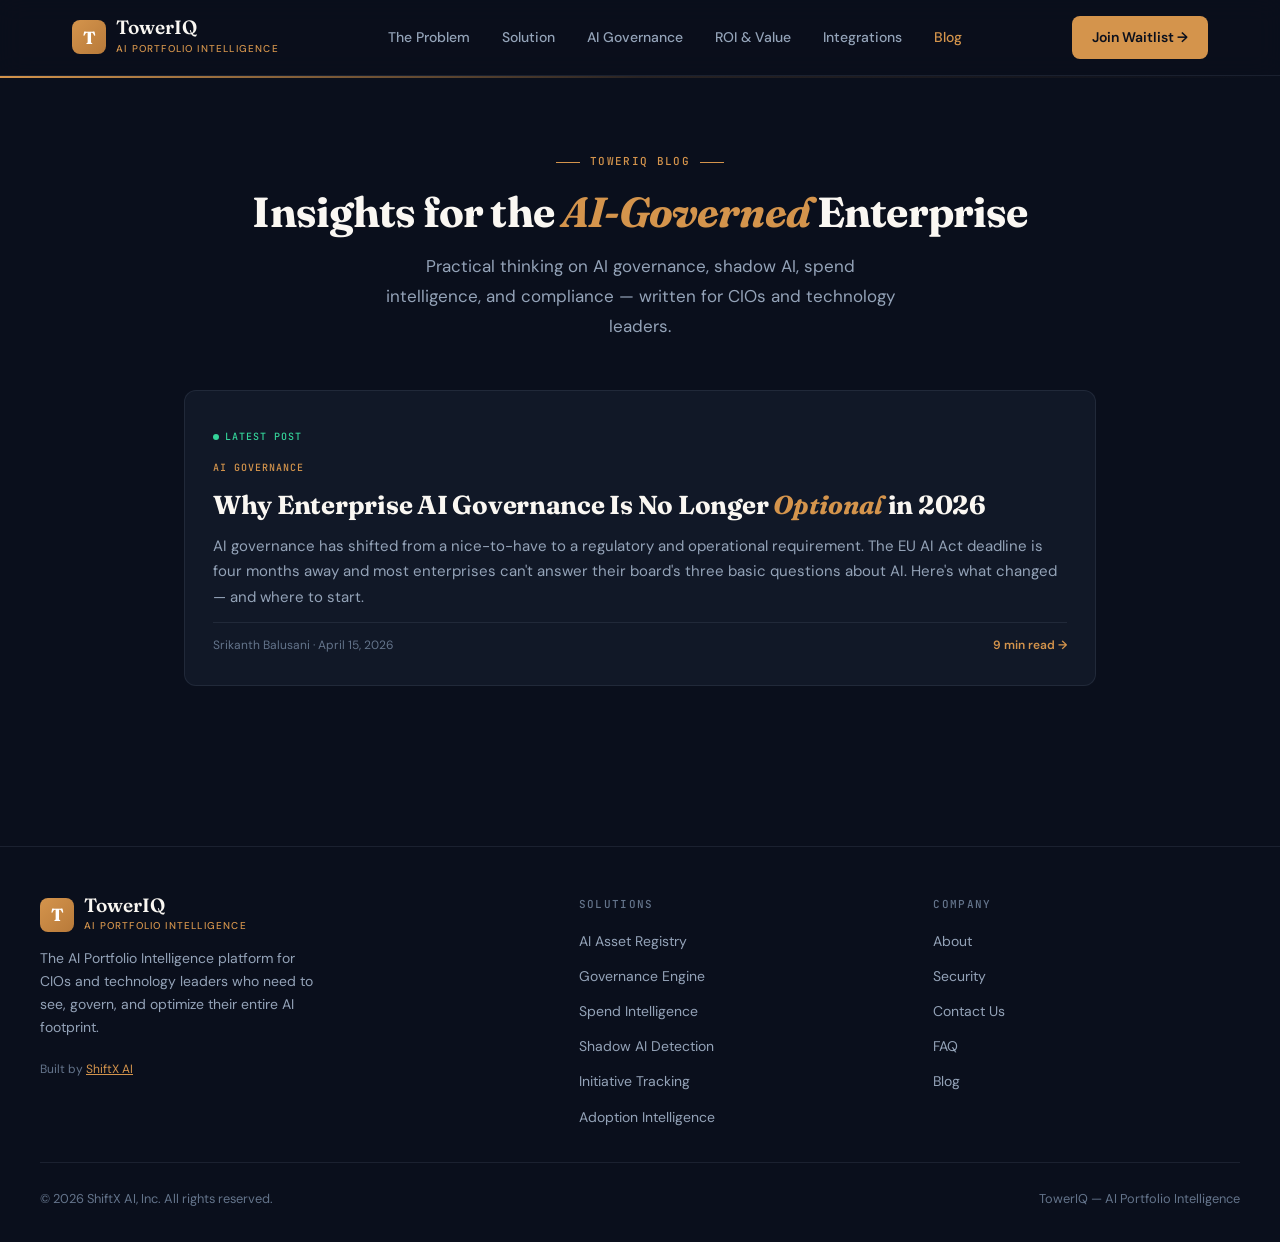
==== blog/index.html @ 85eb7a57 "blog framework" ====
<!DOCTYPE html>
<html lang="en">
<head>
<meta charset="UTF-8">
<meta name="viewport" content="width=device-width, initial-scale=1.0">
<title>Blog — TowerIQ AI Portfolio Intelligence</title>
<meta name="description" content="Insights on enterprise AI governance, shadow AI management, spend intelligence, and regulatory compliance from the TowerIQ team.">
<meta name="robots" content="index, follow">
<link rel="canonical" href="https://toweriq.ai/blog/">
<meta property="og:title" content="Blog — TowerIQ">
<meta property="og:description" content="Insights on enterprise AI governance, shadow AI, spend intelligence, and compliance.">
<meta property="og:type" content="website">
<meta property="og:url" content="https://toweriq.ai/blog/">
<meta name="twitter:card" content="summary_large_image">
<link rel="icon" href="data:image/svg+xml,<svg xmlns='http://www.w3.org/2000/svg' viewBox='0 0 32 32'><rect width='32' height='32' rx='7' fill='%230A0F1C'/><text x='5' y='25' font-size='23' font-family='Georgia,serif' font-weight='bold' fill='%23D4944C'>T</text></svg>">
<link rel="preconnect" href="https://fonts.googleapis.com">
<link rel="preconnect" href="https://fonts.gstatic.com" crossorigin>
<link href="https://fonts.googleapis.com/css2?family=DM+Sans:ital,opsz,wght@0,9..40,300;0,9..40,400;0,9..40,500;0,9..40,600;0,9..40,700;1,9..40,400&family=Fraunces:ital,opsz,wght@0,9..144,300;0,9..144,400;0,9..144,600;0,9..144,700;1,9..144,400&family=JetBrains+Mono:wght@400;500&display=swap" rel="stylesheet">
<link rel="stylesheet" href="blog.css">

<script type="application/ld+json">
{"@context":"https://schema.org","@type":"Blog","name":"TowerIQ Blog","url":"https://toweriq.ai/blog/","description":"Insights on enterprise AI governance, shadow AI, spend intelligence, and compliance from the TowerIQ team.","publisher":{"@type":"Organization","name":"TowerIQ","url":"https://toweriq.ai"}}
</script>
</head>
<body>

<!-- ── NAV ── -->
<nav class="blog-nav">
  <div class="nav-inner">
    <a href="../" class="nav-logo">
      <div class="nav-logo-icon">T</div>
      <div class="nav-logo-wrap">
        <span class="nav-logo-text">TowerIQ</span>
        <span class="nav-logo-tagline">AI Portfolio Intelligence</span>
      </div>
    </a>
    <div class="nav-links">
      <a href="../#challenge">The Problem</a>
      <a href="../#platform">Solution</a>
      <a href="../#platform">AI Governance</a>
      <a href="../#roi">ROI &amp; Value</a>
      <a href="../#integrations">Integrations</a>
      <a href="./" class="active">Blog</a>
    </div>
    <div class="nav-cta">
      <a href="../" class="btn-primary">Join Waitlist →</a>
    </div>
    <button class="hamburger" id="hamburger-btn" aria-label="Menu" onclick="toggleDrawer()">
      <span></span><span></span><span></span>
    </button>
  </div>
</nav>

<!-- ── MOBILE DRAWER ── -->
<div class="mobile-drawer" id="mobile-drawer">
  <button class="drawer-close" onclick="toggleDrawer()">✕</button>
  <a href="../#challenge" onclick="toggleDrawer()">The Problem</a>
  <a href="../#platform" onclick="toggleDrawer()">Solution</a>
  <a href="../#platform" onclick="toggleDrawer()">AI Governance</a>
  <a href="../#roi" onclick="toggleDrawer()">ROI &amp; Value</a>
  <a href="../#integrations" onclick="toggleDrawer()">Integrations</a>
  <a href="./" onclick="toggleDrawer()">Blog</a>
  <a href="../" class="btn-primary" style="text-align:center;justify-content:center;margin-top:8px">Join Waitlist →</a>
</div>

<div class="blog-accent-line"></div>

<!-- ── HERO ── -->
<section class="blog-index-hero">
  <div class="blog-index-eyebrow">TowerIQ Blog</div>
  <h1>Insights for the <em>AI-Governed</em> Enterprise</h1>
  <p>Practical thinking on AI governance, shadow AI, spend intelligence, and compliance — written for CIOs and technology leaders.</p>
</section>

<!-- ── POST GRID ── -->
<div class="blog-grid">

  <!-- POST 01 — Featured -->
  <a href="enterprise-ai-governance-2026.html" class="blog-card featured">
    <div class="blog-card-content">
      <div>
        <div class="blog-card-featured-label">Latest Post</div>
        <div class="blog-card-tag" style="margin-top:10px">AI Governance</div>
      </div>
      <div class="blog-card-title">Why Enterprise AI Governance Is No Longer <em>Optional</em> in 2026</div>
      <div class="blog-card-excerpt">AI governance has shifted from a nice-to-have to a regulatory and operational requirement. The EU AI Act deadline is four months away and most enterprises can't answer their board's three basic questions about AI. Here's what changed — and where to start.</div>
      <div class="blog-card-meta">
        <span>Srikanth Balusani · April 15, 2026</span>
        <span class="blog-card-read">9 min read →</span>
      </div>
    </div>
  </a>

  <!-- Placeholder cards — add posts as they are published -->
  <!--
  <a href="post-slug.html" class="blog-card">
    <div class="blog-card-tag">Shadow AI</div>
    <div class="blog-card-title">Post Title Here</div>
    <div class="blog-card-excerpt">Excerpt...</div>
    <div class="blog-card-meta">
      <span>Author · Date</span>
      <span class="blog-card-read">X min read →</span>
    </div>
  </a>
  -->

</div>

<!-- ── FOOTER ── -->
<footer class="blog-footer">
  <div class="footer-inner">
    <div>
      <a href="../" class="nav-logo" style="text-decoration:none">
        <div class="nav-logo-icon">T</div>
        <div class="nav-logo-wrap">
          <span class="nav-logo-text">TowerIQ</span>
          <span class="nav-logo-tagline">AI Portfolio Intelligence</span>
        </div>
      </a>
      <p class="footer-brand-tagline">The AI Portfolio Intelligence platform for CIOs and technology leaders who need to see, govern, and optimize their entire AI footprint.</p>
      <div style="margin-top:1.25rem;font-size:0.75rem;color:var(--slate-dim)">Built by <a href="https://shiftx.ai/" target="_blank" rel="noopener" style="color:var(--copper)">ShiftX AI</a></div>
    </div>
    <div>
      <div class="footer-col-title">Solutions</div>
      <div class="footer-links">
        <a href="../#platform">AI Asset Registry</a>
        <a href="../#platform">Governance Engine</a>
        <a href="../#platform">Spend Intelligence</a>
        <a href="../#platform">Shadow AI Detection</a>
        <a href="../#platform">Initiative Tracking</a>
        <a href="../#platform">Adoption Intelligence</a>
      </div>
    </div>
    <div>
      <div class="footer-col-title">Company</div>
      <div class="footer-links">
        <a href="../">About</a>
        <a href="../#security">Security</a>
        <a href="mailto:contact@toweriq.ai">Contact Us</a>
        <a href="../#faq">FAQ</a>
        <a href="./">Blog</a>
      </div>
    </div>
  </div>
  <div class="footer-bottom">
    <div>© 2026 ShiftX AI, Inc. All rights reserved.</div>
    <div>TowerIQ — AI Portfolio Intelligence</div>
  </div>
</footer>

<script>
function toggleDrawer() {
  const d = document.getElementById('mobile-drawer');
  d.classList.toggle('open');
}
</script>
</body>
</html>
---- blog/blog.css ----
/* ─────────────────────────────────────────────────────────────
   TowerIQ Blog — Shared Stylesheet
   Matches main site design system (index.html)
   ───────────────────────────────────────────────────────────── */

/* ── RESET & BASE ── */
*, *::before, *::after { box-sizing: border-box; margin: 0; padding: 0; }
html { scroll-behavior: smooth; }

:root {
  --navy:          #0A0F1C;
  --navy-mid:      #111827;
  --navy-light:    #1F2937;
  --navy-surface:  #1E2938;
  --copper:        #D4944C;
  --copper-glow:   rgba(212,148,76,0.15);
  --cream:         #FAF7F2;
  --cream-dim:     #E8E4DF;
  --slate:         #94A3B8;
  --slate-dim:     #64748B;
  --slate-dark:    #475569;
  --border:        rgba(148,163,184,0.12);
  --emerald:       #34D399;

  --font-body:     'DM Sans', sans-serif;
  --font-display:  'Fraunces', serif;
  --font-mono:     'JetBrains Mono', monospace;

  --max-width:     960px;
  --section-pad:   clamp(48px, 8vw, 80px);
}

body {
  background: var(--navy);
  color: var(--cream-dim);
  font-family: var(--font-body);
  font-size: 17px;
  line-height: 1.8;
  -webkit-font-smoothing: antialiased;
  overflow-x: hidden;
}

/* ── TOP ACCENT LINE ── */
.blog-accent-line {
  height: 2px;
  background: linear-gradient(90deg, var(--copper), rgba(212,148,76,0.15), transparent);
}

/* ─────────────────────────────────────────
   NAV
   ───────────────────────────────────────── */
nav.blog-nav {
  position: sticky;
  top: 0;
  z-index: 100;
  background: rgba(10,15,28,0.9);
  backdrop-filter: blur(12px);
  -webkit-backdrop-filter: blur(12px);
  border-bottom: 1px solid var(--border);
}

.nav-inner {
  display: flex;
  align-items: center;
  justify-content: space-between;
  padding: 1rem 2rem;
  max-width: 1200px;
  margin: 0 auto;
}

.nav-logo {
  display: flex;
  align-items: center;
  gap: 0.625rem;
  text-decoration: none;
}

.nav-logo-icon {
  width: 34px; height: 34px;
  border-radius: 8px;
  background: linear-gradient(135deg, var(--copper) 0%, #B87A3A 100%);
  display: flex; align-items: center; justify-content: center;
  font-family: var(--font-display);
  font-weight: 700; font-size: 1.1rem; color: #fff;
  flex-shrink: 0;
}

.nav-logo-wrap { display: flex; flex-direction: column; }

.nav-logo-text {
  font-family: var(--font-display);
  font-weight: 600; font-size: 1.2rem;
  color: var(--cream); line-height: 1.05;
}

.nav-logo-tagline {
  font-family: var(--font-body);
  font-size: 0.62rem; font-weight: 500;
  letter-spacing: 0.12em; text-transform: uppercase;
  color: var(--copper); margin-top: 2px;
}

.nav-links {
  display: flex;
  align-items: center;
  gap: 2rem;
}

.nav-links a {
  font-size: 0.875rem; font-weight: 500;
  color: var(--slate); text-decoration: none;
  transition: color 0.2s;
}

.nav-links a:hover { color: var(--cream); }
.nav-links a.active { color: var(--copper); }

.nav-cta {
  display: flex;
  gap: 0.75rem;
  align-items: center;
}

.btn-primary {
  display: inline-flex;
  align-items: center;
  padding: 0.55rem 1.25rem;
  border-radius: 8px;
  background: var(--copper);
  color: var(--navy);
  font-family: var(--font-body);
  font-weight: 600; font-size: 0.875rem;
  text-decoration: none; border: none;
  cursor: pointer; transition: opacity 0.2s;
  white-space: nowrap;
}

.btn-primary:hover { opacity: 0.88; color: var(--navy); }

/* Mobile hamburger */
.hamburger {
  display: none;
  flex-direction: column;
  gap: 5px;
  background: none; border: none;
  cursor: pointer; padding: 4px;
}
.hamburger span {
  display: block; width: 22px; height: 2px;
  background: var(--slate); border-radius: 2px;
  transition: background 0.2s;
}
.hamburger:hover span { background: var(--cream); }

/* Mobile drawer */
.mobile-drawer {
  display: none;
  position: fixed;
  top: 0; left: 0; right: 0; bottom: 0;
  background: var(--navy);
  z-index: 200;
  flex-direction: column;
  padding: 2rem;
  gap: 1.5rem;
}

.mobile-drawer.open { display: flex; }

.drawer-close {
  align-self: flex-end;
  background: none; border: none;
  color: var(--slate); font-size: 1.5rem;
  cursor: pointer; line-height: 1;
  padding: 4px 8px;
}

.mobile-drawer a {
  font-size: 1.1rem; font-weight: 500;
  color: var(--cream-dim); text-decoration: none;
  padding: 0.5rem 0;
  border-bottom: 1px solid var(--border);
}

.mobile-drawer a:hover { color: var(--copper); }

@media (max-width: 768px) {
  .nav-links, .nav-cta { display: none; }
  .hamburger { display: flex; }
  .nav-inner { padding: 1rem 1.25rem; }
}

/* ─────────────────────────────────────────
   FOOTER
   ───────────────────────────────────────── */
footer.blog-footer {
  border-top: 1px solid var(--border);
  margin-top: 80px;
  padding: 48px 2rem 32px;
}

.footer-inner {
  max-width: 1200px;
  margin: 0 auto;
  display: grid;
  grid-template-columns: 1.6fr 1fr 1fr;
  gap: 3rem;
}

.footer-col-title {
  font-family: var(--font-mono);
  font-size: 11px; font-weight: 500;
  letter-spacing: 0.12em; text-transform: uppercase;
  color: var(--slate-dim); margin-bottom: 14px;
}

.footer-links {
  display: flex; flex-direction: column; gap: 10px;
}

.footer-links a {
  font-size: 0.875rem; color: var(--slate);
  text-decoration: none; transition: color 0.2s;
}

.footer-links a:hover { color: var(--copper); }

.footer-brand-tagline {
  font-size: 0.875rem; color: var(--slate);
  line-height: 1.65; margin-top: 12px;
  max-width: 280px;
}

.footer-bottom {
  max-width: 1200px;
  margin: 32px auto 0;
  padding-top: 24px;
  border-top: 1px solid var(--border);
  display: flex;
  justify-content: space-between;
  align-items: center;
  font-size: 0.8rem;
  color: var(--slate-dim);
}

@media (max-width: 768px) {
  .footer-inner { grid-template-columns: 1fr; gap: 2rem; }
  .footer-bottom { flex-direction: column; gap: 8px; text-align: center; }
}

/* ─────────────────────────────────────────
   BLOG LISTING PAGE (index.html)
   ───────────────────────────────────────── */
.blog-index-hero {
  max-width: var(--max-width);
  margin: 0 auto;
  padding: 64px 24px 48px;
  text-align: center;
}

.blog-index-eyebrow {
  display: inline-flex;
  align-items: center;
  gap: 10px;
  font-family: var(--font-mono);
  font-size: 11px; font-weight: 500;
  text-transform: uppercase; letter-spacing: 0.12em;
  color: var(--copper); margin-bottom: 16px;
}

.blog-index-eyebrow::before,
.blog-index-eyebrow::after {
  content: '';
  width: 24px; height: 1px;
  background: var(--copper);
}

.blog-index-hero h1 {
  font-family: var(--font-display);
  font-weight: 700;
  font-size: clamp(28px, 4vw, 42px);
  line-height: 1.15; color: var(--cream);
  letter-spacing: -0.02em;
}

.blog-index-hero h1 em { font-style: italic; color: var(--copper); }

.blog-index-hero p {
  font-size: 17px; color: var(--slate);
  max-width: 520px; margin: 16px auto 0;
  line-height: 1.75;
}

.blog-grid {
  max-width: var(--max-width);
  margin: 0 auto;
  padding: 0 24px 80px;
  display: grid;
  grid-template-columns: repeat(auto-fill, minmax(280px, 1fr));
  gap: 24px;
}

.blog-card {
  background: var(--navy-mid);
  border: 1px solid var(--border);
  border-radius: 12px;
  padding: 28px;
  text-decoration: none;
  display: flex; flex-direction: column; gap: 12px;
  transition: border-color 0.2s, transform 0.2s;
}

.blog-card:hover {
  border-color: rgba(212,148,76,0.35);
  transform: translateY(-2px);
}

.blog-card-tag {
  font-family: var(--font-mono);
  font-size: 10px; font-weight: 500;
  text-transform: uppercase; letter-spacing: 0.1em;
  color: var(--copper);
}

.blog-card-title {
  font-family: var(--font-display);
  font-size: 19px; font-weight: 700;
  line-height: 1.25; color: var(--cream);
  letter-spacing: -0.01em;
}

.blog-card-title em { font-style: italic; color: var(--copper); }

.blog-card-excerpt {
  font-size: 14px; color: var(--slate);
  line-height: 1.7; flex-grow: 1;
}

.blog-card-meta {
  display: flex; align-items: center;
  justify-content: space-between;
  font-size: 12px; color: var(--slate-dim);
  padding-top: 12px;
  border-top: 1px solid var(--border);
  margin-top: auto;
}

.blog-card-read {
  color: var(--copper);
  font-weight: 600; font-size: 12px;
}

/* Featured card (first post) */
.blog-card.featured {
  grid-column: 1 / -1;
  flex-direction: row;
  gap: 32px;
  align-items: flex-start;
}

.blog-card.featured .blog-card-content {
  display: flex; flex-direction: column; gap: 12px; flex: 1;
}

.blog-card.featured .blog-card-title {
  font-size: clamp(20px, 2.5vw, 26px);
}

.blog-card.featured .blog-card-excerpt {
  font-size: 15px;
}

.blog-card-featured-label {
  display: inline-flex;
  align-items: center; gap: 6px;
  font-family: var(--font-mono);
  font-size: 10px; font-weight: 500;
  text-transform: uppercase; letter-spacing: 0.1em;
  color: var(--emerald);
}

.blog-card-featured-label::before {
  content: '';
  width: 6px; height: 6px; border-radius: 50%;
  background: var(--emerald);
}

@media (max-width: 640px) {
  .blog-card.featured { flex-direction: column; }
  .blog-grid { grid-template-columns: 1fr; }
}

/* ─────────────────────────────────────────
   BLOG POST PAGE
   ───────────────────────────────────────── */

/* Top gradient accent */
.post-accent { height: 2px; background: linear-gradient(90deg, var(--copper), rgba(212,148,76,0.15), transparent); }

/* Breadcrumb */
.blog-breadcrumb {
  padding: 24px 24px 0;
  font-size: 13px; color: var(--slate-dim);
  max-width: var(--max-width); margin: 0 auto;
}

.blog-breadcrumb a {
  color: var(--slate-dim); text-decoration: none;
  transition: color 0.2s;
}

.blog-breadcrumb a:hover { color: var(--copper); }
.blog-breadcrumb .sep { margin: 0 8px; color: var(--slate-dark); }

/* Article header */
.blog-header {
  max-width: var(--max-width);
  margin: 0 auto;
  padding: 32px 24px var(--section-pad);
  text-align: center;
}

.blog-label {
  display: inline-flex; align-items: center; gap: 10px;
  font-family: var(--font-mono); font-size: 11px; font-weight: 500;
  text-transform: uppercase; letter-spacing: 0.12em;
  color: var(--copper); margin-bottom: 20px;
}

.blog-label::before,
.blog-label::after { content: ''; width: 24px; height: 1px; background: var(--copper); }

.blog-header h1 {
  font-family: var(--font-display); font-weight: 700;
  font-size: clamp(30px, 4.5vw, 46px); line-height: 1.15;
  color: var(--cream); letter-spacing: -0.02em; margin-bottom: 20px;
}

.blog-header h1 em { font-style: italic; color: var(--copper); }

.blog-meta { font-size: 14px; color: var(--slate-dim); }
.blog-meta a { color: var(--copper); text-decoration: none; }
.blog-meta span { margin: 0 8px; }

/* Table of Contents */
.blog-toc {
  max-width: var(--max-width);
  margin: 0 auto;
  padding: 0 24px 40px;
}

.blog-toc-inner {
  padding: 24px 28px; border-radius: 10px;
  border: 1px solid var(--border);
  background: var(--navy-mid);
}

.blog-toc-title {
  font-family: var(--font-mono); font-size: 11px; font-weight: 500;
  text-transform: uppercase; letter-spacing: 0.12em;
  color: var(--slate-dim); margin-bottom: 14px;
}

.blog-toc-list { list-style: none; display: flex; flex-direction: column; gap: 0; }

.blog-toc-link {
  display: flex; align-items: center; gap: 10px;
  padding: 9px 14px; border-radius: 6px;
  font-size: 14px; color: var(--slate);
  text-decoration: none;
  transition: color 0.2s, background 0.2s, padding-left 0.2s;
  border-left: 2px solid transparent; margin-left: -2px;
}

.blog-toc-link:hover { color: var(--cream); background: rgba(148,163,184,0.04); }

.blog-toc-link.active {
  color: var(--copper);
  border-left-color: var(--copper);
  background: rgba(212,148,76,0.04);
  padding-left: 18px;
}

.blog-toc-num {
  font-family: var(--font-mono); font-size: 11px;
  color: var(--slate-dark); min-width: 20px;
}

/* Article body */
.blog-body {
  max-width: var(--max-width);
  margin: 0 auto;
  padding: 0 24px var(--section-pad);
}

.blog-body h2 {
  font-family: var(--font-display); font-weight: 700;
  font-size: clamp(22px, 3vw, 30px); line-height: 1.2;
  color: var(--cream); letter-spacing: -0.01em;
  margin: 48px 0 18px;
}

.blog-body h2 em { font-style: italic; color: var(--copper); }

.blog-body h3 {
  font-family: var(--font-body); font-weight: 600;
  font-size: 19px; line-height: 1.4;
  color: var(--cream); margin: 32px 0 12px;
}

.blog-body p { margin-bottom: 20px; color: var(--cream-dim); font-size: 17px; line-height: 1.85; }
.blog-body p strong { color: var(--cream); font-weight: 600; }
.blog-body a { color: var(--copper); text-decoration: underline; text-decoration-color: rgba(212,148,76,0.3); text-underline-offset: 3px; transition: text-decoration-color 0.2s; }
.blog-body a:hover { text-decoration-color: var(--copper); }

/* Callout block */
.blog-callout {
  margin: 36px 0; padding: 24px 28px;
  border-left: 3px solid var(--copper);
  background: rgba(212,148,76,0.04);
  border-radius: 0 8px 8px 0;
}

.blog-callout p { margin-bottom: 0; font-size: 16px; color: var(--cream-dim); line-height: 1.75; }
.blog-callout p strong { color: var(--cream); }

/* Stat row */
.blog-stat-row {
  display: grid; grid-template-columns: repeat(3,1fr);
  gap: 16px; margin: 36px 0;
}

.blog-stat {
  padding: 20px; border-radius: 10px;
  border: 1px solid var(--border);
  background: var(--navy-mid); text-align: center;
}

.blog-stat-val {
  font-family: var(--font-display); font-size: 32px;
  font-weight: 700; color: var(--copper);
}

.blog-stat-desc { font-size: 12px; color: var(--slate); margin-top: 6px; line-height: 1.5; }
.blog-stat-source { font-family: var(--font-mono); font-size: 9px; color: var(--slate-dark); margin-top: 6px; letter-spacing: 0.04em; }

/* CTA box */
.blog-cta {
  margin: 48px 0; padding: 32px;
  border-radius: 12px;
  background: var(--navy-mid);
  border: 1px solid rgba(212,148,76,0.15);
  text-align: center;
}

.blog-cta h3 { font-family: var(--font-display); font-size: 22px; color: var(--cream); margin-bottom: 10px; }
.blog-cta h3 em { font-style: italic; color: var(--copper); }
.blog-cta p { font-size: 15px; color: var(--slate); margin-bottom: 20px; }

.blog-cta a {
  display: inline-flex; align-items: center;
  padding: 12px 24px; border-radius: 8px;
  background: var(--copper); color: var(--navy);
  font-weight: 600; font-size: 14px;
  text-decoration: none; transition: opacity 0.2s;
}

.blog-cta a:hover { opacity: 0.88; text-decoration: none; }

/* Related posts */
.blog-related {
  max-width: var(--max-width);
  margin: 0 auto; padding: 0 24px 48px;
}

.blog-related-label {
  font-family: var(--font-mono); font-size: 11px;
  color: var(--slate-dim); letter-spacing: 0.1em;
  text-transform: uppercase; margin-bottom: 14px;
}

.blog-related-links { display: flex; flex-wrap: wrap; gap: 10px; }

.blog-related-link {
  padding: 8px 16px; border-radius: 8px;
  border: 1px solid var(--border);
  font-size: 13px; color: var(--cream-dim);
  text-decoration: none; transition: border-color 0.2s, color 0.2s;
}

.blog-related-link:hover { border-color: var(--copper); color: var(--copper); }

/* Responsive */
@media (max-width: 600px) {
  .blog-stat-row { grid-template-columns: 1fr; }
  .blog-body, .blog-header, .blog-toc { padding-left: 16px; padding-right: 16px; }
}
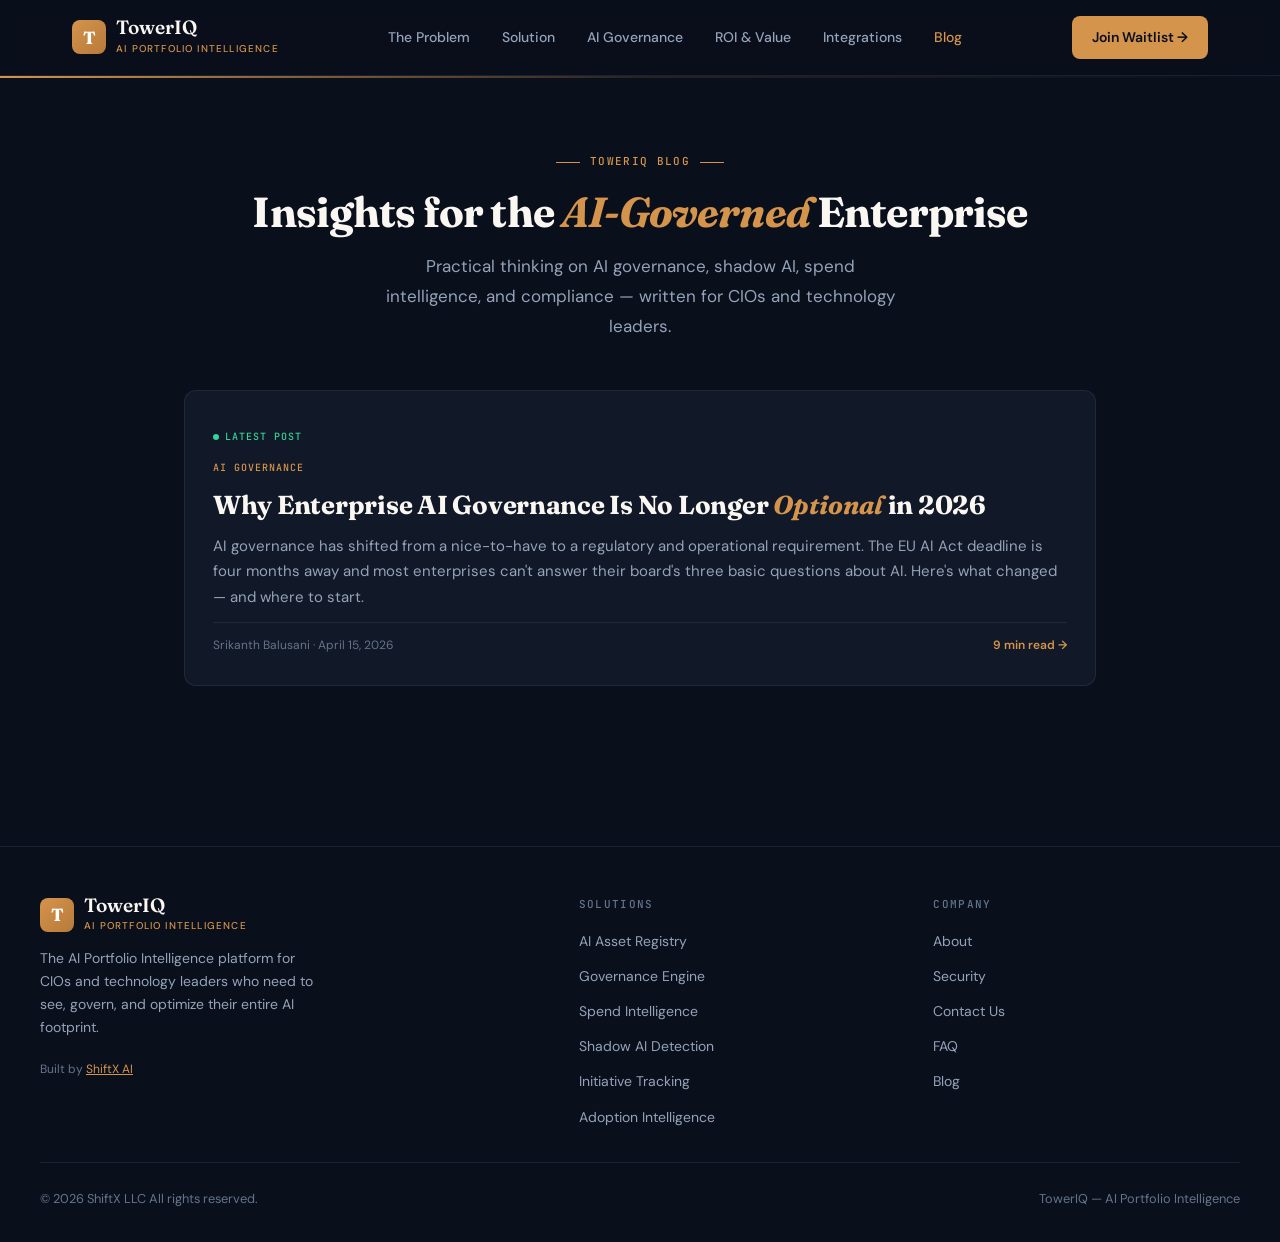
==== commit ce1ae8f8: "audit changes" ====
--- a/blog/index.html
+++ b/blog/index.html
@@ -143,7 +143,7 @@
     </div>
   </div>
   <div class="footer-bottom">
-    <div>© 2026 ShiftX AI, Inc. All rights reserved.</div>
+    <div>© 2026 ShiftX LLC All rights reserved.</div>
     <div>TowerIQ — AI Portfolio Intelligence</div>
   </div>
 </footer>
--- a/blog/blog.css
+++ b/blog/blog.css
@@ -566,6 +566,48 @@
 
 .blog-cta a:hover { opacity: 0.88; text-decoration: none; }
 
+/* Footnotes */
+.blog-footnotes {
+  max-width: var(--max-width);
+  margin: 0 auto;
+  padding: 0 24px 32px;
+  border-top: 1px solid var(--border);
+  padding-top: 24px;
+}
+
+.blog-footnotes ol {
+  padding-left: 20px;
+  display: flex;
+  flex-direction: column;
+  gap: 6px;
+}
+
+.blog-footnotes li {
+  font-size: 12px;
+  color: var(--slate-dim);
+  line-height: 1.6;
+}
+
+.blog-footnotes li a {
+  color: var(--copper);
+  text-decoration: none;
+}
+
+.blog-footnotes li a:hover {
+  text-decoration: underline;
+}
+
+.blog-body sup a {
+  font-family: var(--font-mono);
+  font-size: 10px;
+  color: var(--copper);
+  text-decoration: none;
+  vertical-align: super;
+  margin-left: 1px;
+}
+
+.blog-body sup a:hover { text-decoration: underline; }
+
 /* Related posts */
 .blog-related {
   max-width: var(--max-width);
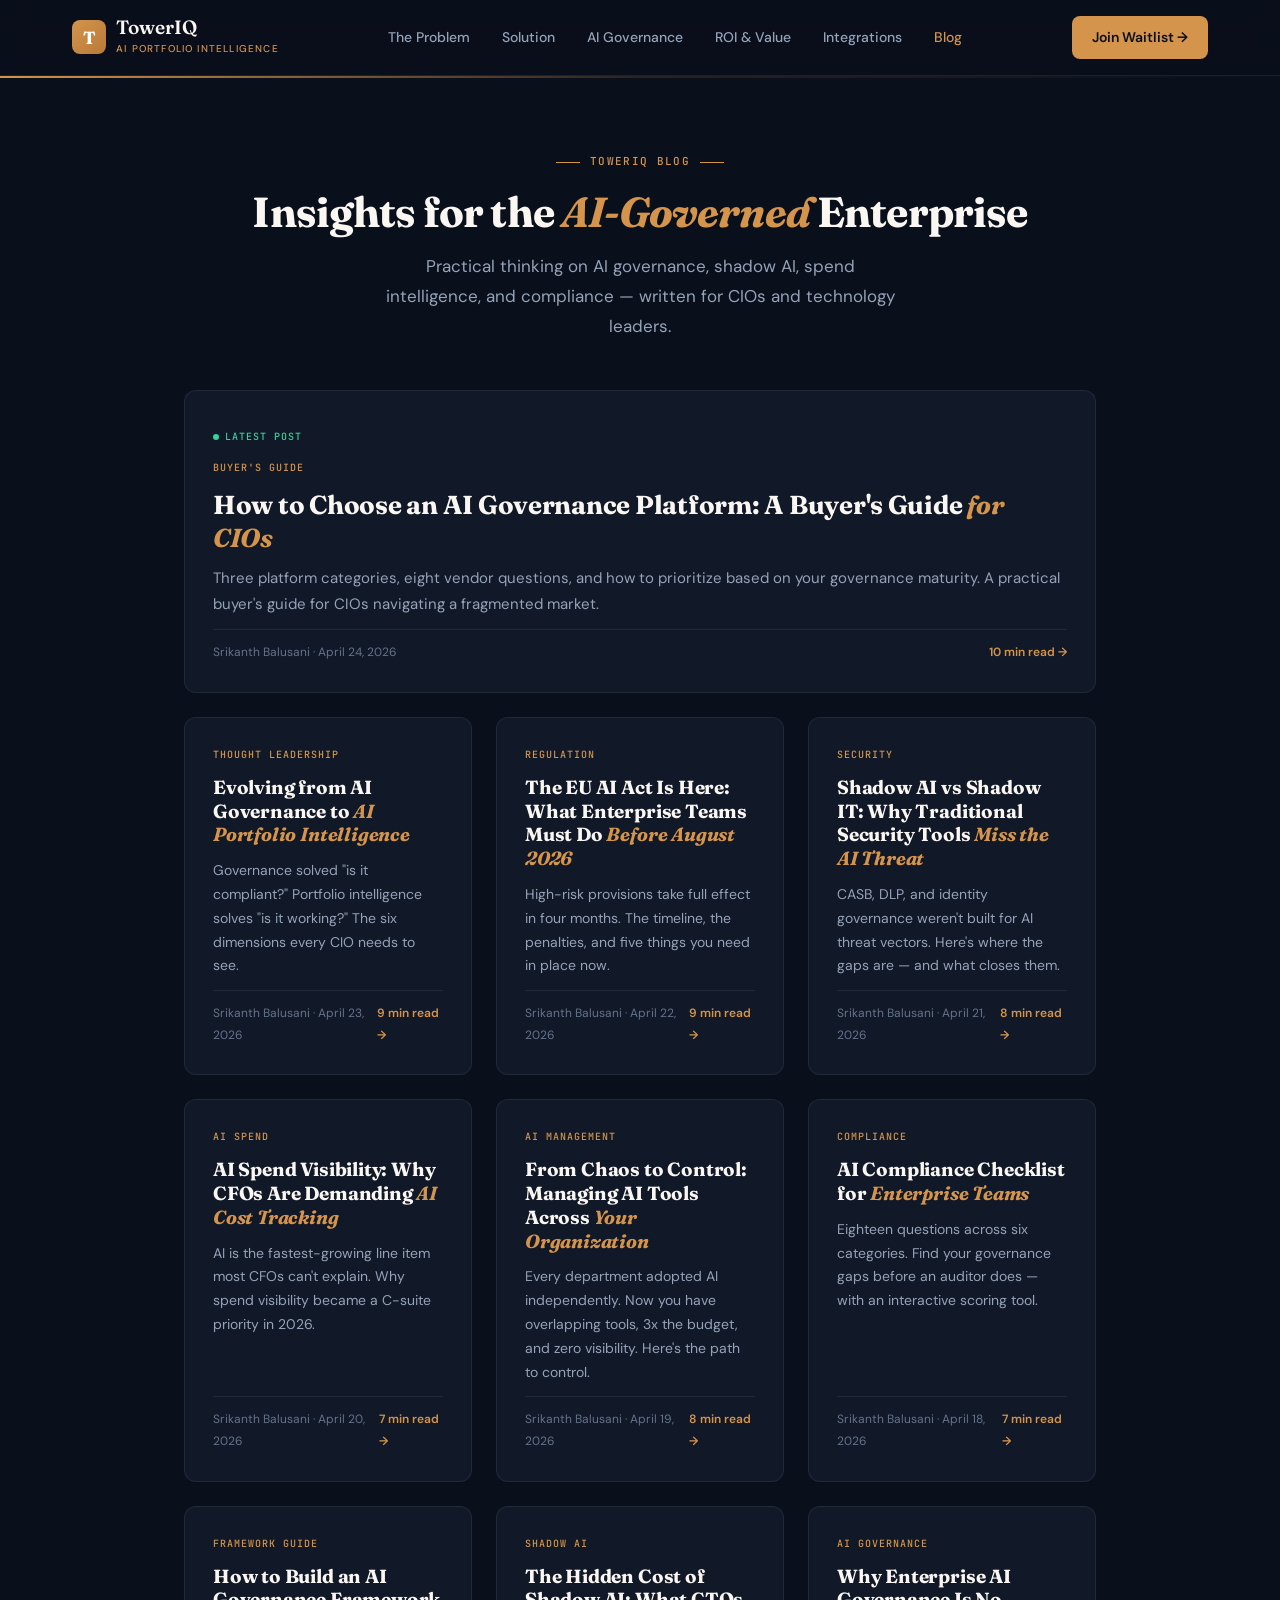
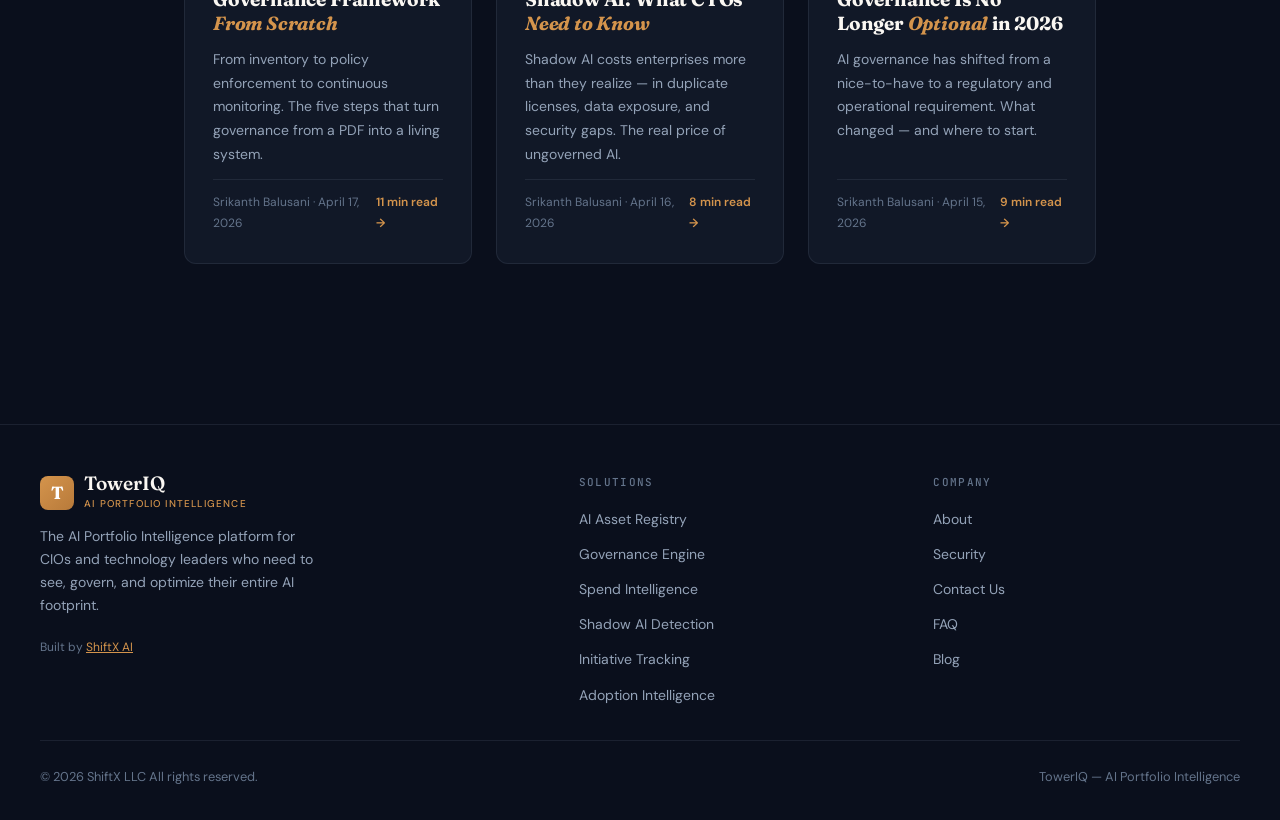
==== commit 27fd395e: "publish blog posts + take careers live - Add 9 new blog posts (posts 02–10) matching existing templa" ====
--- a/blog/index.html
+++ b/blog/index.html
@@ -75,34 +75,120 @@
 <!-- ── POST GRID ── -->
 <div class="blog-grid">
 
-  <!-- POST 01 — Featured -->
-  <a href="enterprise-ai-governance-2026.html" class="blog-card featured">
+  <!-- POST 10 — Featured (latest) -->
+  <a href="choose-ai-governance-platform.html" class="blog-card featured">
     <div class="blog-card-content">
       <div>
         <div class="blog-card-featured-label">Latest Post</div>
-        <div class="blog-card-tag" style="margin-top:10px">AI Governance</div>
-      </div>
-      <div class="blog-card-title">Why Enterprise AI Governance Is No Longer <em>Optional</em> in 2026</div>
-      <div class="blog-card-excerpt">AI governance has shifted from a nice-to-have to a regulatory and operational requirement. The EU AI Act deadline is four months away and most enterprises can't answer their board's three basic questions about AI. Here's what changed — and where to start.</div>
+        <div class="blog-card-tag" style="margin-top:10px">Buyer's Guide</div>
+      </div>
+      <div class="blog-card-title">How to Choose an AI Governance Platform: A Buyer's Guide <em>for CIOs</em></div>
+      <div class="blog-card-excerpt">Three platform categories, eight vendor questions, and how to prioritize based on your governance maturity. A practical buyer's guide for CIOs navigating a fragmented market.</div>
       <div class="blog-card-meta">
-        <span>Srikanth Balusani · April 15, 2026</span>
-        <span class="blog-card-read">9 min read →</span>
-      </div>
-    </div>
-  </a>
-
-  <!-- Placeholder cards — add posts as they are published -->
-  <!--
-  <a href="post-slug.html" class="blog-card">
+        <span>Srikanth Balusani · April 24, 2026</span>
+        <span class="blog-card-read">10 min read →</span>
+      </div>
+    </div>
+  </a>
+
+  <!-- POST 09 -->
+  <a href="ai-portfolio-intelligence.html" class="blog-card">
+    <div class="blog-card-tag">Thought Leadership</div>
+    <div class="blog-card-title">Evolving from AI Governance to <em>AI Portfolio Intelligence</em></div>
+    <div class="blog-card-excerpt">Governance solved "is it compliant?" Portfolio intelligence solves "is it working?" The six dimensions every CIO needs to see.</div>
+    <div class="blog-card-meta">
+      <span>Srikanth Balusani · April 23, 2026</span>
+      <span class="blog-card-read">9 min read →</span>
+    </div>
+  </a>
+
+  <!-- POST 08 -->
+  <a href="eu-ai-act-compliance-2026.html" class="blog-card">
+    <div class="blog-card-tag">Regulation</div>
+    <div class="blog-card-title">The EU AI Act Is Here: What Enterprise Teams Must Do <em>Before August 2026</em></div>
+    <div class="blog-card-excerpt">High-risk provisions take full effect in four months. The timeline, the penalties, and five things you need in place now.</div>
+    <div class="blog-card-meta">
+      <span>Srikanth Balusani · April 22, 2026</span>
+      <span class="blog-card-read">9 min read →</span>
+    </div>
+  </a>
+
+  <!-- POST 07 -->
+  <a href="shadow-ai-vs-shadow-it.html" class="blog-card">
+    <div class="blog-card-tag">Security</div>
+    <div class="blog-card-title">Shadow AI vs Shadow IT: Why Traditional Security Tools <em>Miss the AI Threat</em></div>
+    <div class="blog-card-excerpt">CASB, DLP, and identity governance weren't built for AI threat vectors. Here's where the gaps are — and what closes them.</div>
+    <div class="blog-card-meta">
+      <span>Srikanth Balusani · April 21, 2026</span>
+      <span class="blog-card-read">8 min read →</span>
+    </div>
+  </a>
+
+  <!-- POST 06 -->
+  <a href="ai-spend-visibility-cfo.html" class="blog-card">
+    <div class="blog-card-tag">AI Spend</div>
+    <div class="blog-card-title">AI Spend Visibility: Why CFOs Are Demanding <em>AI Cost Tracking</em></div>
+    <div class="blog-card-excerpt">AI is the fastest-growing line item most CFOs can't explain. Why spend visibility became a C-suite priority in 2026.</div>
+    <div class="blog-card-meta">
+      <span>Srikanth Balusani · April 20, 2026</span>
+      <span class="blog-card-read">7 min read →</span>
+    </div>
+  </a>
+
+  <!-- POST 05 -->
+  <a href="managing-ai-tools-enterprise.html" class="blog-card">
+    <div class="blog-card-tag">AI Management</div>
+    <div class="blog-card-title">From Chaos to Control: Managing AI Tools Across <em>Your Organization</em></div>
+    <div class="blog-card-excerpt">Every department adopted AI independently. Now you have overlapping tools, 3x the budget, and zero visibility. Here's the path to control.</div>
+    <div class="blog-card-meta">
+      <span>Srikanth Balusani · April 19, 2026</span>
+      <span class="blog-card-read">8 min read →</span>
+    </div>
+  </a>
+
+  <!-- POST 04 -->
+  <a href="ai-compliance-checklist.html" class="blog-card">
+    <div class="blog-card-tag">Compliance</div>
+    <div class="blog-card-title">AI Compliance Checklist for <em>Enterprise Teams</em></div>
+    <div class="blog-card-excerpt">Eighteen questions across six categories. Find your governance gaps before an auditor does — with an interactive scoring tool.</div>
+    <div class="blog-card-meta">
+      <span>Srikanth Balusani · April 18, 2026</span>
+      <span class="blog-card-read">7 min read →</span>
+    </div>
+  </a>
+
+  <!-- POST 03 -->
+  <a href="ai-governance-framework-guide.html" class="blog-card">
+    <div class="blog-card-tag">Framework Guide</div>
+    <div class="blog-card-title">How to Build an AI Governance Framework <em>From Scratch</em></div>
+    <div class="blog-card-excerpt">From inventory to policy enforcement to continuous monitoring. The five steps that turn governance from a PDF into a living system.</div>
+    <div class="blog-card-meta">
+      <span>Srikanth Balusani · April 17, 2026</span>
+      <span class="blog-card-read">11 min read →</span>
+    </div>
+  </a>
+
+  <!-- POST 02 -->
+  <a href="hidden-cost-shadow-ai.html" class="blog-card">
     <div class="blog-card-tag">Shadow AI</div>
-    <div class="blog-card-title">Post Title Here</div>
-    <div class="blog-card-excerpt">Excerpt...</div>
-    <div class="blog-card-meta">
-      <span>Author · Date</span>
-      <span class="blog-card-read">X min read →</span>
-    </div>
-  </a>
-  -->
+    <div class="blog-card-title">The Hidden Cost of Shadow AI: What CTOs <em>Need to Know</em></div>
+    <div class="blog-card-excerpt">Shadow AI costs enterprises more than they realize — in duplicate licenses, data exposure, and security gaps. The real price of ungoverned AI.</div>
+    <div class="blog-card-meta">
+      <span>Srikanth Balusani · April 16, 2026</span>
+      <span class="blog-card-read">8 min read →</span>
+    </div>
+  </a>
+
+  <!-- POST 01 -->
+  <a href="enterprise-ai-governance-2026.html" class="blog-card">
+    <div class="blog-card-tag">AI Governance</div>
+    <div class="blog-card-title">Why Enterprise AI Governance Is No Longer <em>Optional</em> in 2026</div>
+    <div class="blog-card-excerpt">AI governance has shifted from a nice-to-have to a regulatory and operational requirement. What changed — and where to start.</div>
+    <div class="blog-card-meta">
+      <span>Srikanth Balusani · April 15, 2026</span>
+      <span class="blog-card-read">9 min read →</span>
+    </div>
+  </a>
 
 </div>
 
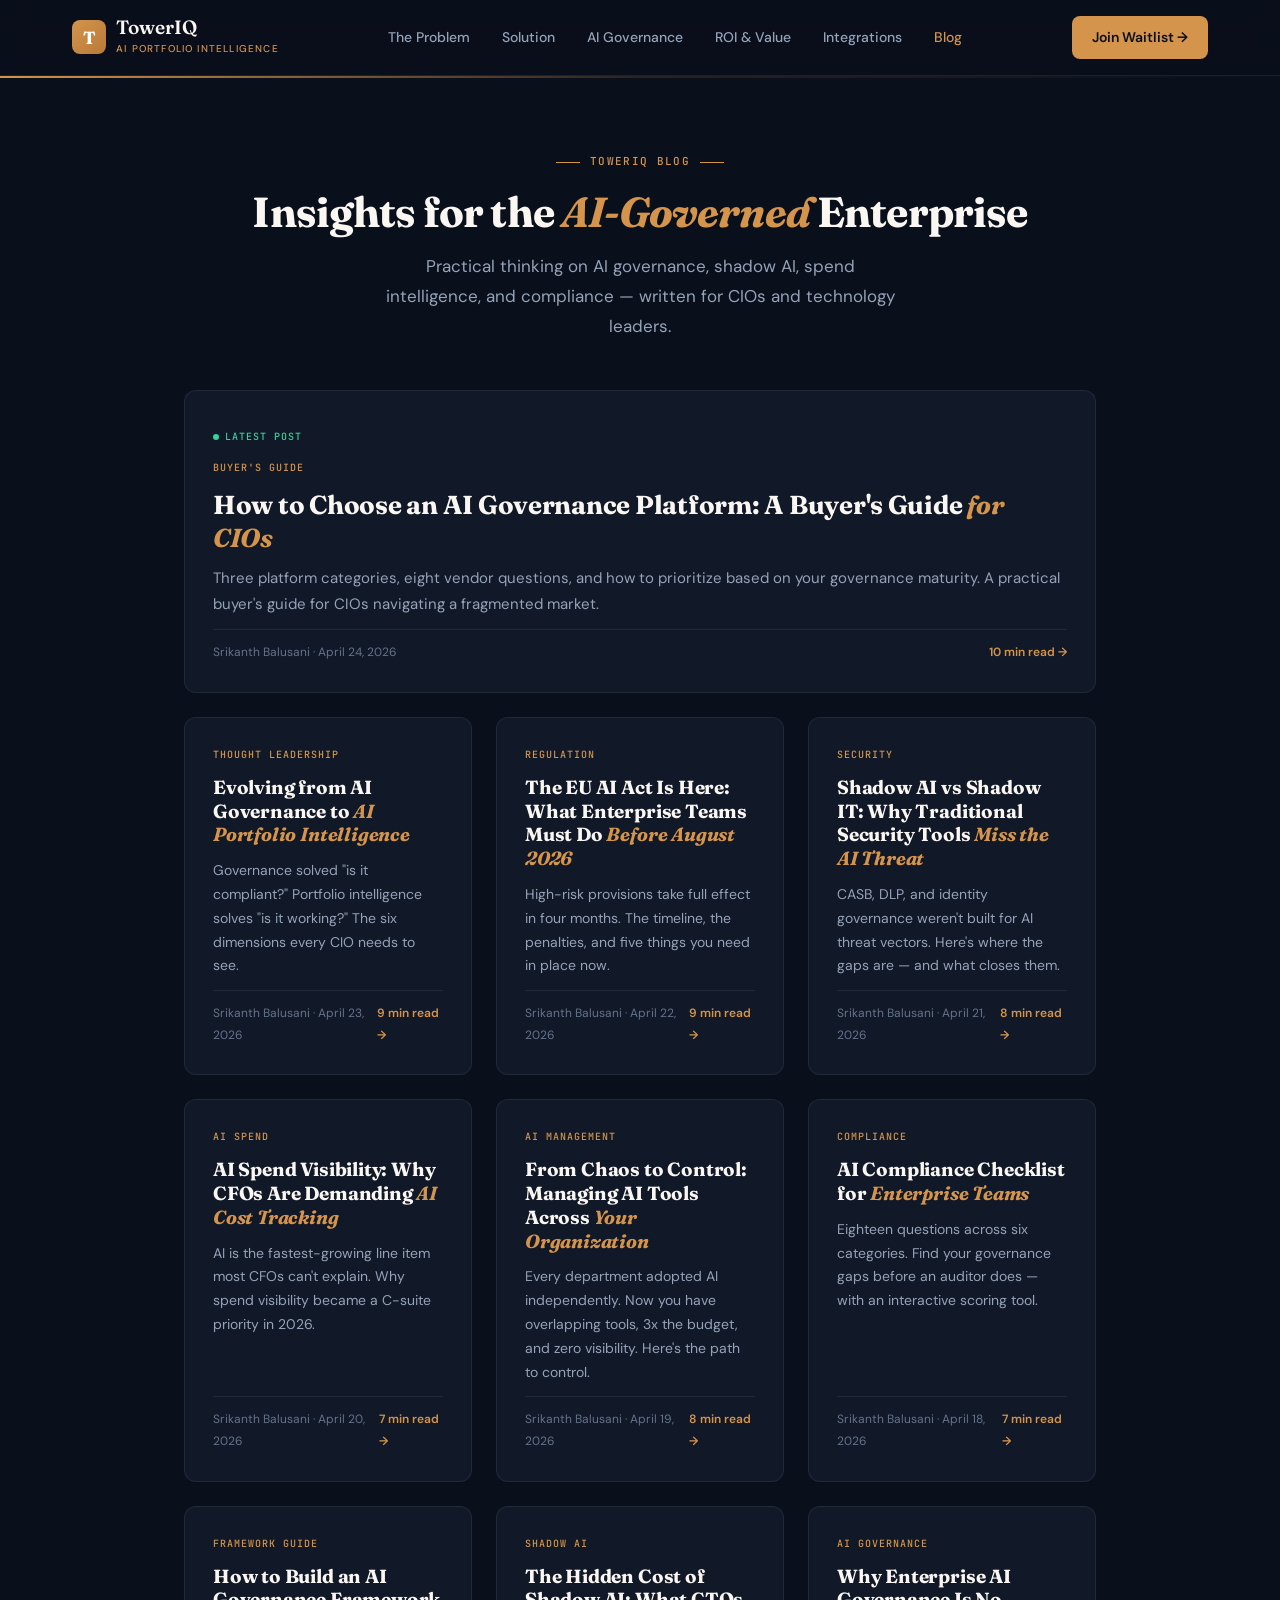
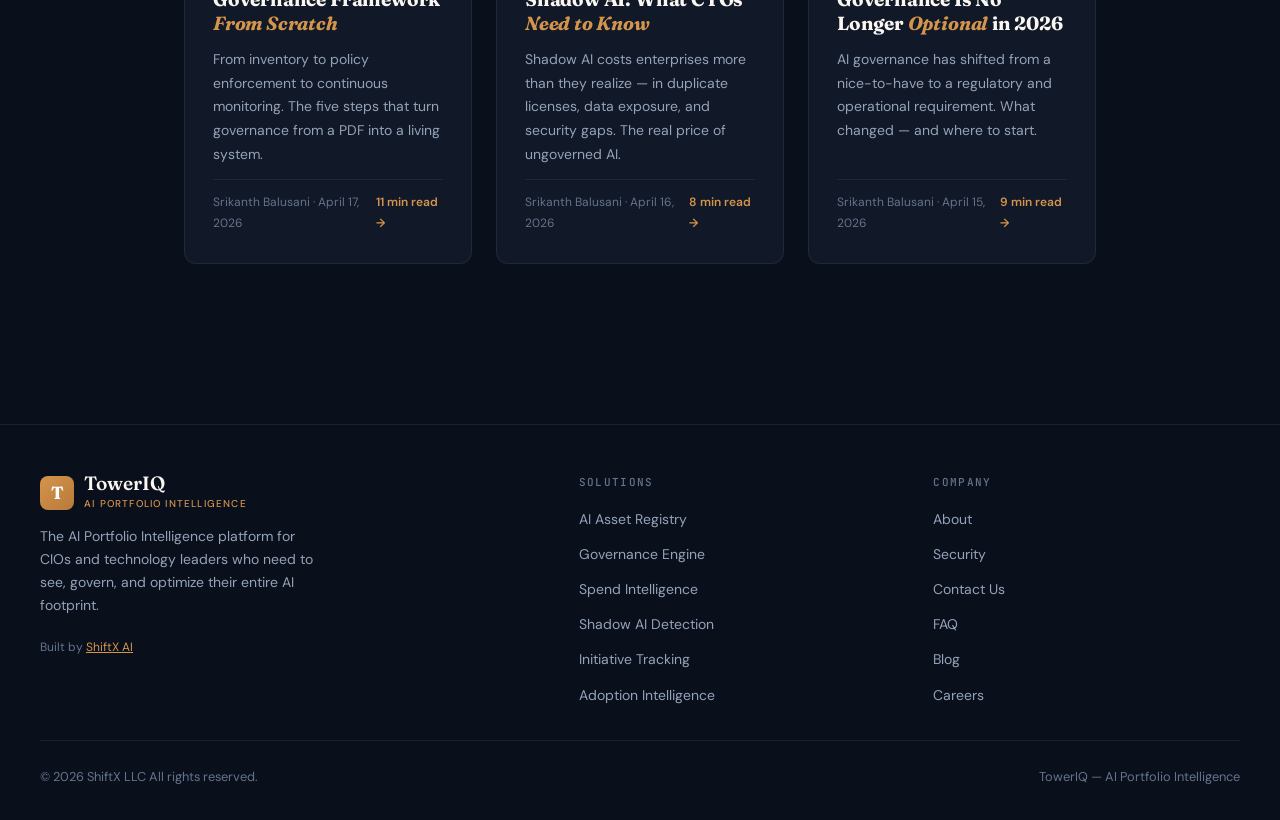
==== commit 92434ed1: "add careers link to main + blog footers Co-Authored-By: Claude Opus 4.7 (1M context) <noreply@anthro" ====
--- a/blog/index.html
+++ b/blog/index.html
@@ -225,6 +225,7 @@
         <a href="mailto:contact@toweriq.ai">Contact Us</a>
         <a href="../#faq">FAQ</a>
         <a href="./">Blog</a>
+        <a href="../careers/">Careers</a>
       </div>
     </div>
   </div>
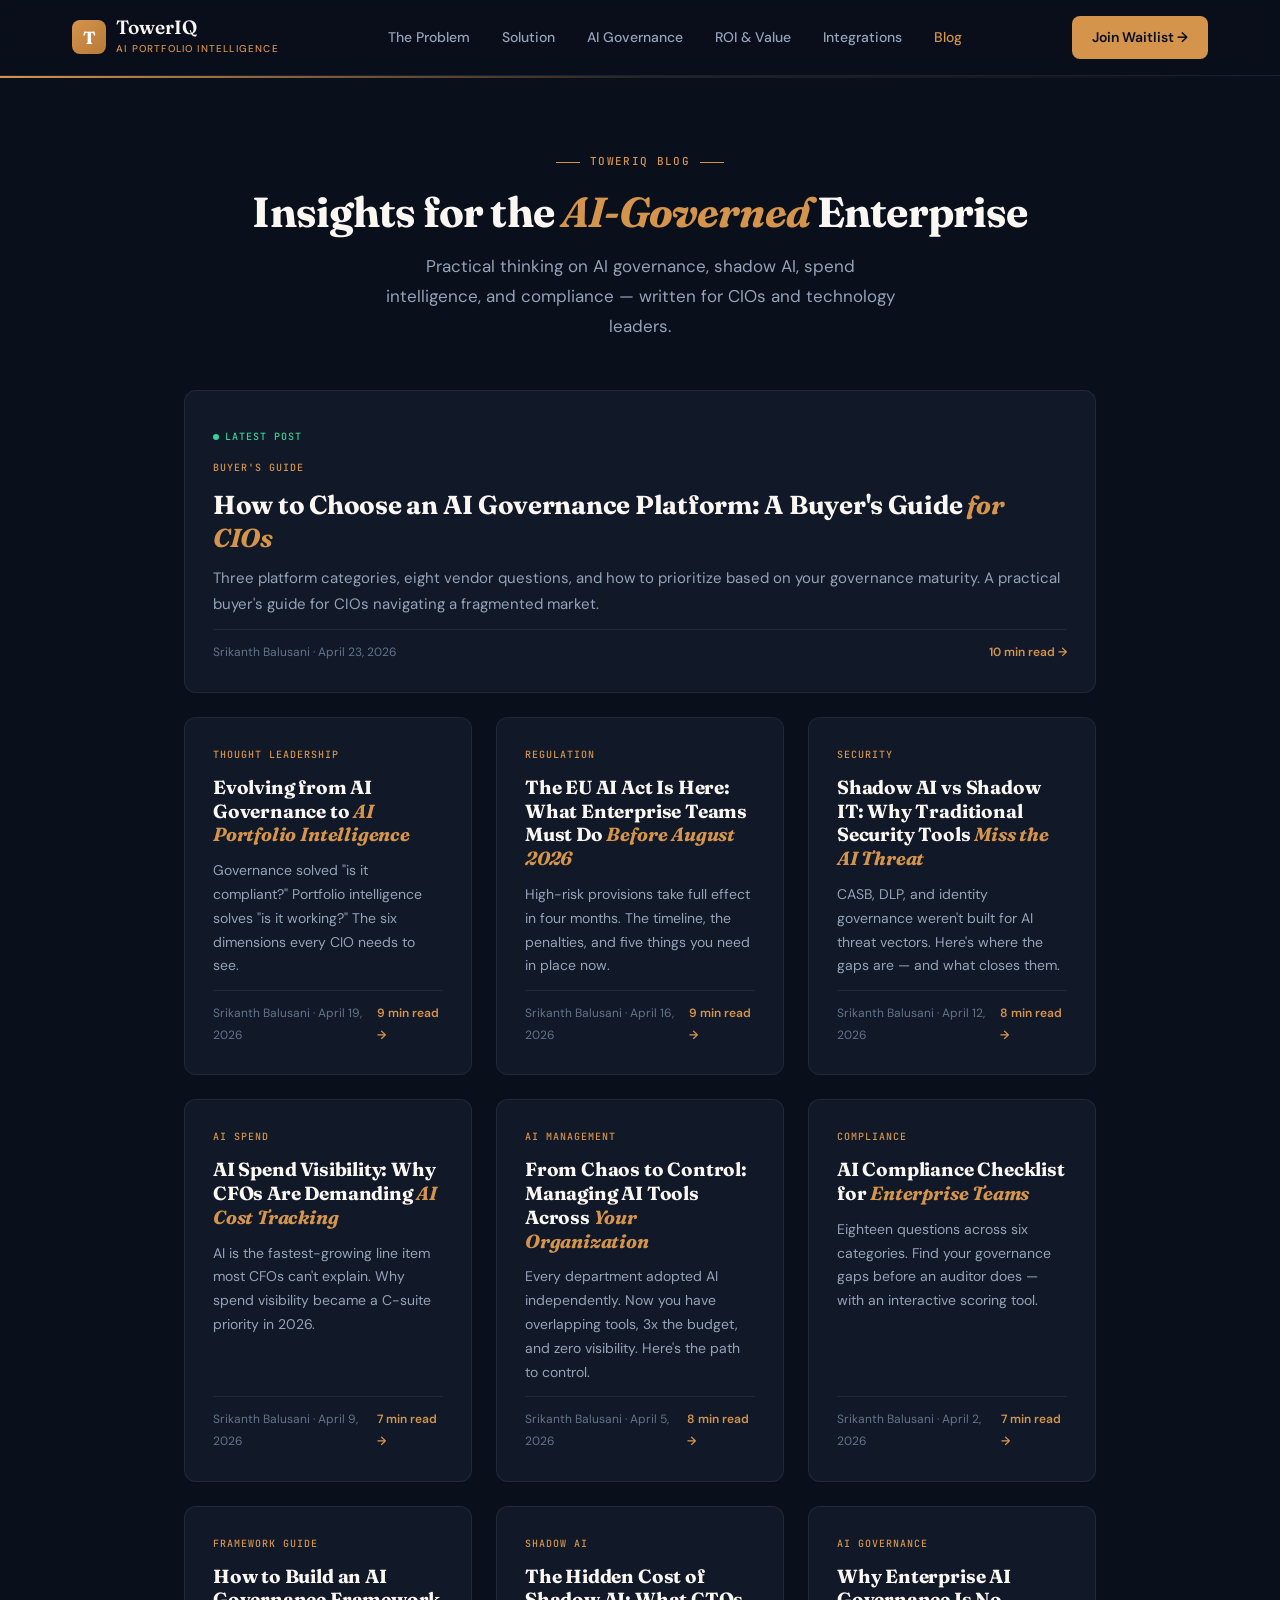
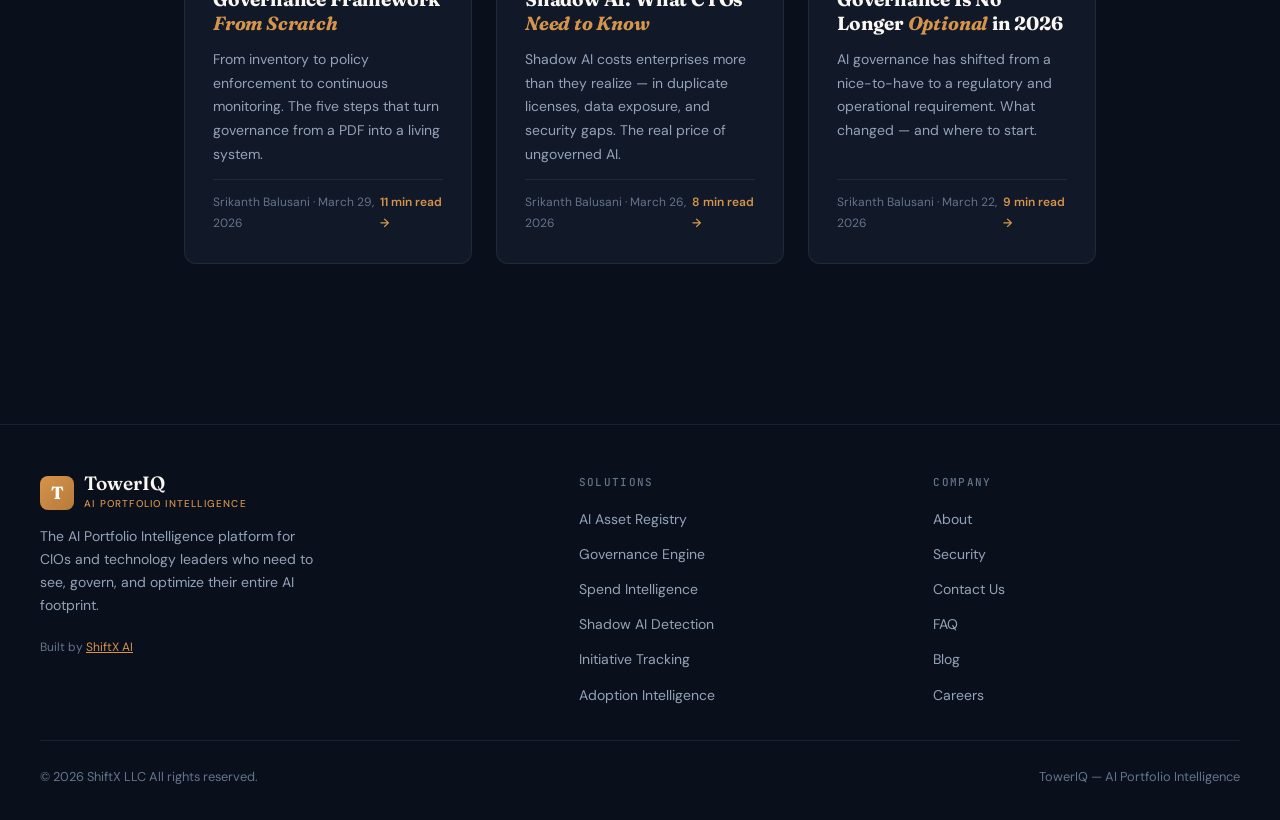
==== commit 7d104a65: "backdate blog posts (2 per week) anchored to 2026-04-23 Spread the 10 posts across ~5 weeks so the a" ====
--- a/blog/index.html
+++ b/blog/index.html
@@ -85,7 +85,7 @@
       <div class="blog-card-title">How to Choose an AI Governance Platform: A Buyer's Guide <em>for CIOs</em></div>
       <div class="blog-card-excerpt">Three platform categories, eight vendor questions, and how to prioritize based on your governance maturity. A practical buyer's guide for CIOs navigating a fragmented market.</div>
       <div class="blog-card-meta">
-        <span>Srikanth Balusani · April 24, 2026</span>
+        <span>Srikanth Balusani · April 23, 2026</span>
         <span class="blog-card-read">10 min read →</span>
       </div>
     </div>
@@ -97,7 +97,7 @@
     <div class="blog-card-title">Evolving from AI Governance to <em>AI Portfolio Intelligence</em></div>
     <div class="blog-card-excerpt">Governance solved "is it compliant?" Portfolio intelligence solves "is it working?" The six dimensions every CIO needs to see.</div>
     <div class="blog-card-meta">
-      <span>Srikanth Balusani · April 23, 2026</span>
+      <span>Srikanth Balusani · April 19, 2026</span>
       <span class="blog-card-read">9 min read →</span>
     </div>
   </a>
@@ -108,7 +108,7 @@
     <div class="blog-card-title">The EU AI Act Is Here: What Enterprise Teams Must Do <em>Before August 2026</em></div>
     <div class="blog-card-excerpt">High-risk provisions take full effect in four months. The timeline, the penalties, and five things you need in place now.</div>
     <div class="blog-card-meta">
-      <span>Srikanth Balusani · April 22, 2026</span>
+      <span>Srikanth Balusani · April 16, 2026</span>
       <span class="blog-card-read">9 min read →</span>
     </div>
   </a>
@@ -119,7 +119,7 @@
     <div class="blog-card-title">Shadow AI vs Shadow IT: Why Traditional Security Tools <em>Miss the AI Threat</em></div>
     <div class="blog-card-excerpt">CASB, DLP, and identity governance weren't built for AI threat vectors. Here's where the gaps are — and what closes them.</div>
     <div class="blog-card-meta">
-      <span>Srikanth Balusani · April 21, 2026</span>
+      <span>Srikanth Balusani · April 12, 2026</span>
       <span class="blog-card-read">8 min read →</span>
     </div>
   </a>
@@ -130,7 +130,7 @@
     <div class="blog-card-title">AI Spend Visibility: Why CFOs Are Demanding <em>AI Cost Tracking</em></div>
     <div class="blog-card-excerpt">AI is the fastest-growing line item most CFOs can't explain. Why spend visibility became a C-suite priority in 2026.</div>
     <div class="blog-card-meta">
-      <span>Srikanth Balusani · April 20, 2026</span>
+      <span>Srikanth Balusani · April 9, 2026</span>
       <span class="blog-card-read">7 min read →</span>
     </div>
   </a>
@@ -141,7 +141,7 @@
     <div class="blog-card-title">From Chaos to Control: Managing AI Tools Across <em>Your Organization</em></div>
     <div class="blog-card-excerpt">Every department adopted AI independently. Now you have overlapping tools, 3x the budget, and zero visibility. Here's the path to control.</div>
     <div class="blog-card-meta">
-      <span>Srikanth Balusani · April 19, 2026</span>
+      <span>Srikanth Balusani · April 5, 2026</span>
       <span class="blog-card-read">8 min read →</span>
     </div>
   </a>
@@ -152,7 +152,7 @@
     <div class="blog-card-title">AI Compliance Checklist for <em>Enterprise Teams</em></div>
     <div class="blog-card-excerpt">Eighteen questions across six categories. Find your governance gaps before an auditor does — with an interactive scoring tool.</div>
     <div class="blog-card-meta">
-      <span>Srikanth Balusani · April 18, 2026</span>
+      <span>Srikanth Balusani · April 2, 2026</span>
       <span class="blog-card-read">7 min read →</span>
     </div>
   </a>
@@ -163,7 +163,7 @@
     <div class="blog-card-title">How to Build an AI Governance Framework <em>From Scratch</em></div>
     <div class="blog-card-excerpt">From inventory to policy enforcement to continuous monitoring. The five steps that turn governance from a PDF into a living system.</div>
     <div class="blog-card-meta">
-      <span>Srikanth Balusani · April 17, 2026</span>
+      <span>Srikanth Balusani · March 29, 2026</span>
       <span class="blog-card-read">11 min read →</span>
     </div>
   </a>
@@ -174,7 +174,7 @@
     <div class="blog-card-title">The Hidden Cost of Shadow AI: What CTOs <em>Need to Know</em></div>
     <div class="blog-card-excerpt">Shadow AI costs enterprises more than they realize — in duplicate licenses, data exposure, and security gaps. The real price of ungoverned AI.</div>
     <div class="blog-card-meta">
-      <span>Srikanth Balusani · April 16, 2026</span>
+      <span>Srikanth Balusani · March 26, 2026</span>
       <span class="blog-card-read">8 min read →</span>
     </div>
   </a>
@@ -185,7 +185,7 @@
     <div class="blog-card-title">Why Enterprise AI Governance Is No Longer <em>Optional</em> in 2026</div>
     <div class="blog-card-excerpt">AI governance has shifted from a nice-to-have to a regulatory and operational requirement. What changed — and where to start.</div>
     <div class="blog-card-meta">
-      <span>Srikanth Balusani · April 15, 2026</span>
+      <span>Srikanth Balusani · March 22, 2026</span>
       <span class="blog-card-read">9 min read →</span>
     </div>
   </a>
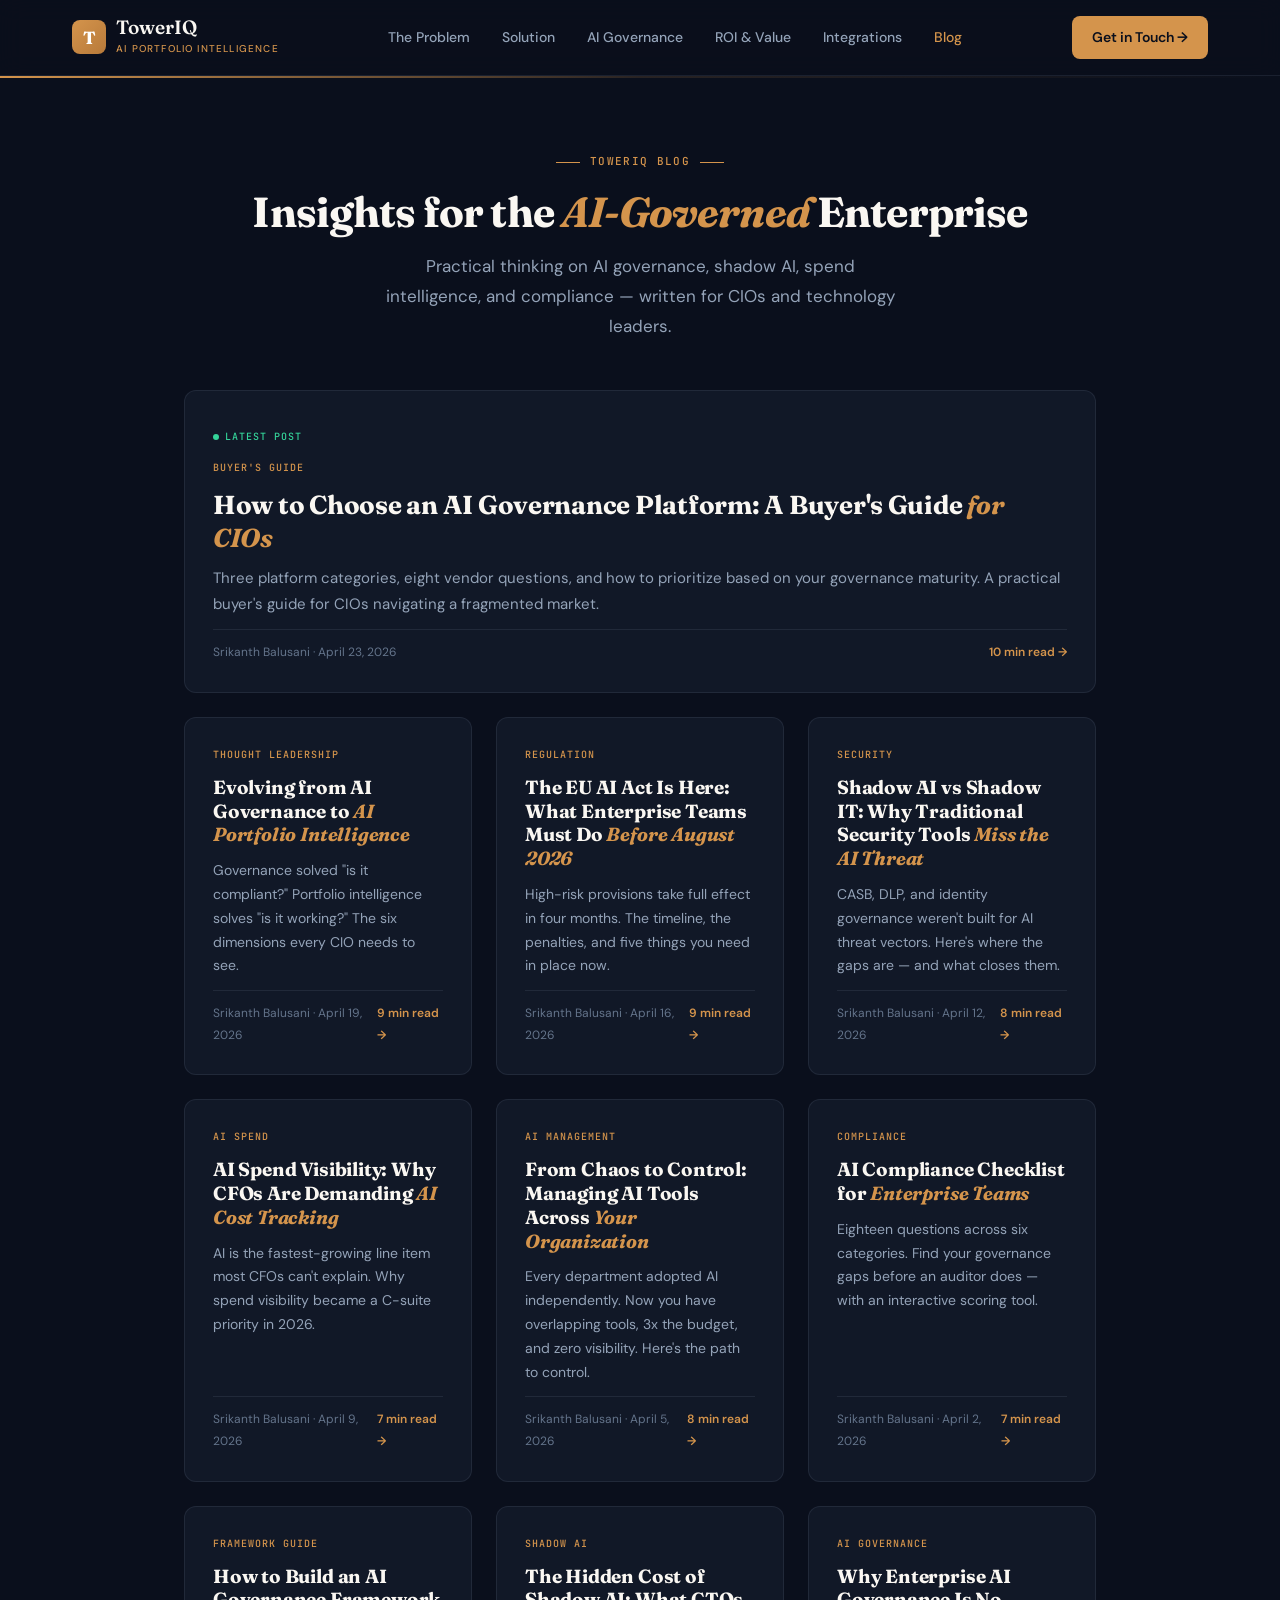
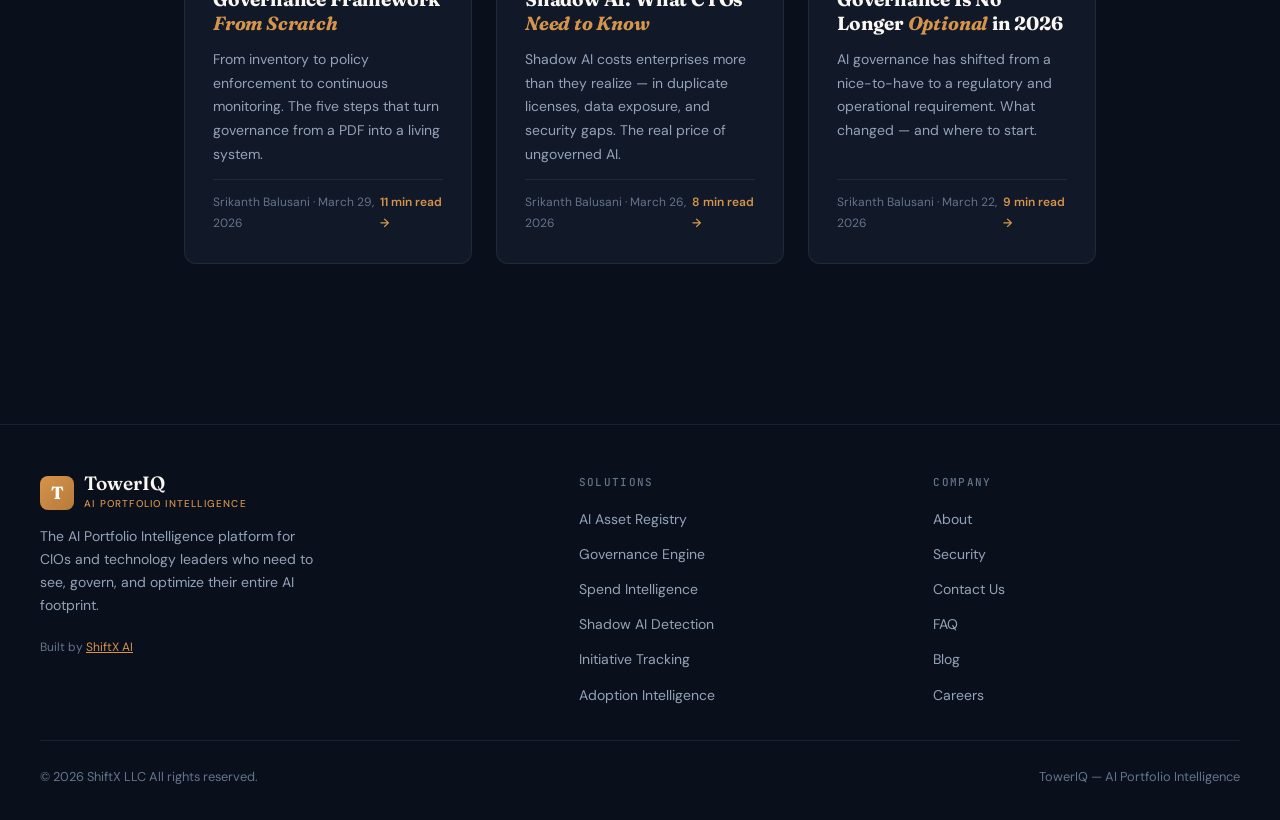
==== commit 239a4b8b: "reframe waitlist CTAs and copy for launched product Replace "Join Waitlist" CTAs with "Get in Touch"" ====
--- a/blog/index.html
+++ b/blog/index.html
@@ -12,7 +12,7 @@
 <meta property="og:type" content="website">
 <meta property="og:url" content="https://toweriq.ai/blog/">
 <meta name="twitter:card" content="summary_large_image">
-<link rel="icon" href="data:image/svg+xml,<svg xmlns='http://www.w3.org/2000/svg' viewBox='0 0 32 32'><rect width='32' height='32' rx='7' fill='%230A0F1C'/><text x='5' y='25' font-size='23' font-family='Georgia,serif' font-weight='bold' fill='%23D4944C'>T</text></svg>">
+<link rel="icon" type="image/svg+xml" href="/favicon.svg">
 <link rel="preconnect" href="https://fonts.googleapis.com">
 <link rel="preconnect" href="https://fonts.gstatic.com" crossorigin>
 <link href="https://fonts.googleapis.com/css2?family=DM+Sans:ital,opsz,wght@0,9..40,300;0,9..40,400;0,9..40,500;0,9..40,600;0,9..40,700;1,9..40,400&family=Fraunces:ital,opsz,wght@0,9..144,300;0,9..144,400;0,9..144,600;0,9..144,700;1,9..144,400&family=JetBrains+Mono:wght@400;500&display=swap" rel="stylesheet">
@@ -43,7 +43,7 @@
       <a href="./" class="active">Blog</a>
     </div>
     <div class="nav-cta">
-      <a href="../" class="btn-primary">Join Waitlist →</a>
+      <a href="../" class="btn-primary">Get in Touch →</a>
     </div>
     <button class="hamburger" id="hamburger-btn" aria-label="Menu" onclick="toggleDrawer()">
       <span></span><span></span><span></span>
@@ -60,7 +60,7 @@
   <a href="../#roi" onclick="toggleDrawer()">ROI &amp; Value</a>
   <a href="../#integrations" onclick="toggleDrawer()">Integrations</a>
   <a href="./" onclick="toggleDrawer()">Blog</a>
-  <a href="../" class="btn-primary" style="text-align:center;justify-content:center;margin-top:8px">Join Waitlist →</a>
+  <a href="../" class="btn-primary" style="text-align:center;justify-content:center;margin-top:8px">Get in Touch →</a>
 </div>
 
 <div class="blog-accent-line"></div>
